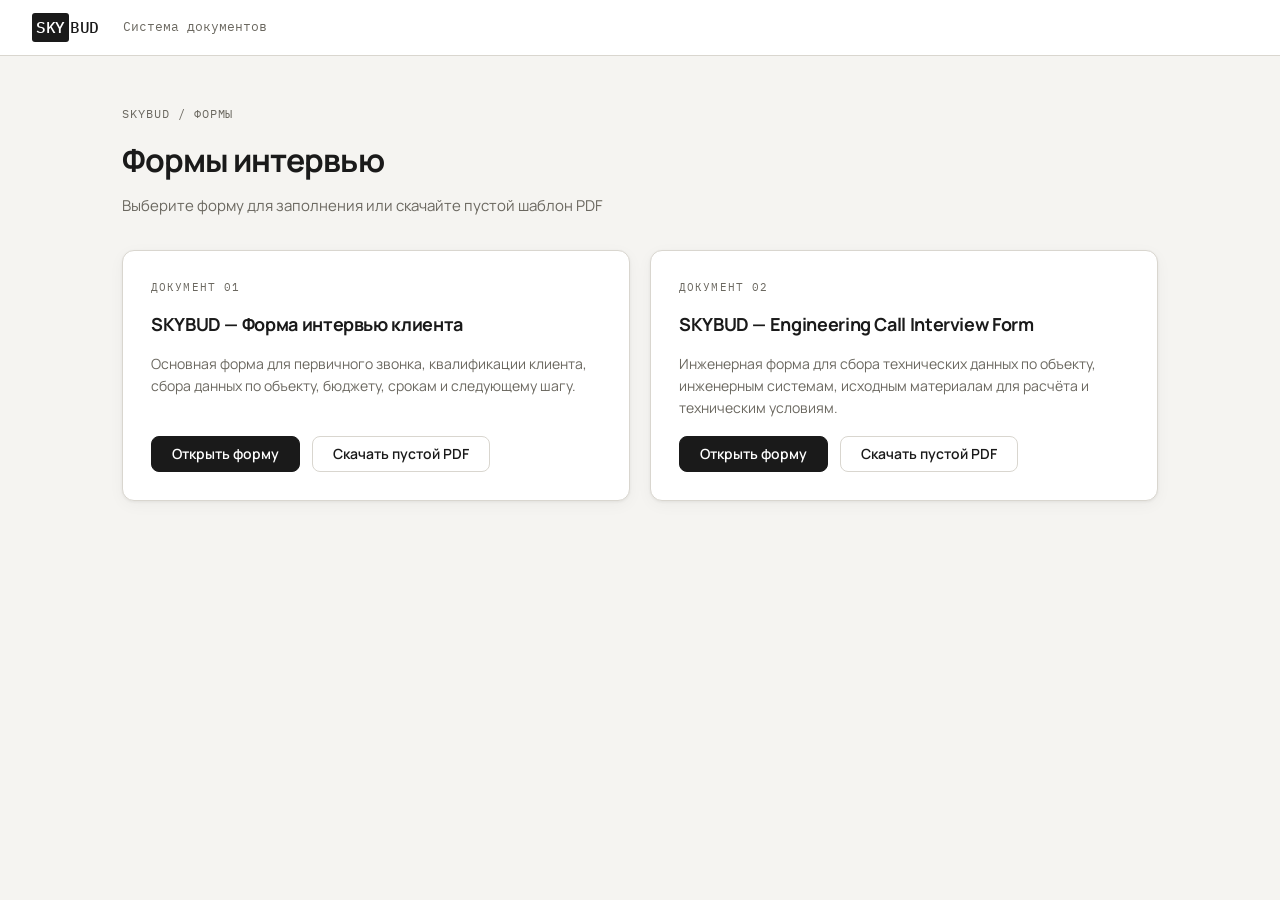
==== index.html @ 5a919bc7 "Add SKYBUD Forms static site with two interview forms Creates a complete GitHub Pages-ready static s" ====
<!DOCTYPE html>
<html lang="ru">
<head>
  <meta charset="UTF-8">
  <meta name="viewport" content="width=device-width, initial-scale=1.0">
  <title>SKYBUD — Система документов</title>
  <link href="https://fonts.googleapis.com/css2?family=Manrope:wght@300;400;500;600;700&family=IBM+Plex+Mono:wght@400;500&display=swap" rel="stylesheet">
  <link rel="stylesheet" href="css/styles.css">
</head>
<body>

  <!-- Шапка сайта -->
  <header class="site-header">
    <a class="site-logo" href="index.html"><span>SKY</span>BUD</a>
    <div class="header-meta">Система документов</div>
  </header>

  <!-- Hero-блок -->
  <div class="page-hero">
    <p class="page-hero__eyebrow">SKYBUD / Формы</p>
    <h1 class="page-hero__title">Формы интервью</h1>
    <p class="page-hero__subtitle">Выберите форму для заполнения или скачайте пустой шаблон PDF</p>
  </div>

  <!-- Каталог форм -->
  <div class="docs-section">
    <div class="docs-grid">

      <!-- Карточка 1 — Форма интервью клиента -->
      <div class="doc-card">
        <div class="doc-card__eyebrow">Документ 01</div>
        <h2 class="doc-card__title">SKYBUD — Форма интервью клиента</h2>
        <p class="doc-card__desc">
          Основная форма для первичного звонка, квалификации клиента, сбора данных по объекту, бюджету, срокам и следующему шагу.
        </p>
        <div class="doc-card__actions">
          <a href="client-call-interview-form.html" class="btn btn--primary">Открыть форму</a>
          <a href="client-call-interview-form.html?blank=true" target="_blank" class="btn btn--secondary">Скачать пустой PDF</a>
        </div>
      </div>

      <!-- Карточка 2 — Engineering Call Interview Form -->
      <div class="doc-card">
        <div class="doc-card__eyebrow">Документ 02</div>
        <h2 class="doc-card__title">SKYBUD — Engineering Call Interview Form</h2>
        <p class="doc-card__desc">
          Инженерная форма для сбора технических данных по объекту, инженерным системам, исходным материалам для расчёта и техническим условиям.
        </p>
        <div class="doc-card__actions">
          <a href="engineering-call-interview-form.html" class="btn btn--primary">Открыть форму</a>
          <a href="engineering-call-interview-form.html?blank=true" target="_blank" class="btn btn--secondary">Скачать пустой PDF</a>
        </div>
      </div>

    </div>
  </div>

  <script src="js/main.js"></script>
</body>
</html>
---- css/styles.css ----
/* ============================================================
   SKYBUD Forms — Main Stylesheet
   ============================================================ */

/* --- Variables --- */
:root {
  --color-bg:           #F5F4F1;
  --color-surface:      #FFFFFF;
  --color-border:       #D9D6CF;
  --color-border-focus: #1A1A1A;
  --color-text:         #1A1A1A;
  --color-text-muted:   #6B6860;
  --color-accent:       #1A1A1A;
  --color-accent-light: #E8E6E0;
  --color-tag:          #F0EDE7;
  --color-b2b-bg:       #FAF5EC;
  --color-b2b-border:   #D4C5A9;
  --color-b2b-title:    #7A5C28;
  --color-danger:       #C0392B;

  --font-main: 'Manrope', sans-serif;
  --font-mono: 'IBM Plex Mono', monospace;

  --radius-sm: 4px;
  --radius-md: 8px;
  --radius-lg: 12px;

  --shadow-card:  0 1px 3px rgba(0,0,0,0.06), 0 4px 16px rgba(0,0,0,0.04);
  --shadow-hover: 0 2px 8px rgba(0,0,0,0.10), 0 8px 32px rgba(0,0,0,0.06);
  --transition: 0.18s ease;
}

/* --- Reset & Base --- */
*, *::before, *::after { box-sizing: border-box; margin: 0; padding: 0; }

html { font-size: 16px; -webkit-font-smoothing: antialiased; }

body {
  font-family: var(--font-main);
  background: var(--color-bg);
  color: var(--color-text);
  line-height: 1.6;
  min-height: 100vh;
}

a { color: inherit; text-decoration: none; }

/* --- Site Header --- */
.site-header {
  height: 56px;
  background: var(--color-surface);
  border-bottom: 1px solid var(--color-border);
  display: flex;
  align-items: center;
  padding: 0 2rem;
  gap: 1.5rem;
  position: sticky;
  top: 0;
  z-index: 100;
}

.site-logo {
  font-family: var(--font-mono);
  font-size: 1rem;
  font-weight: 500;
  letter-spacing: -0.02em;
  color: var(--color-text);
  display: flex;
  align-items: center;
  gap: 0;
  white-space: nowrap;
}

.site-logo span {
  display: inline-flex;
  align-items: center;
  justify-content: center;
  background: var(--color-text);
  color: var(--color-surface);
  padding: 2px 4px;
  border-radius: 3px;
  margin-right: 1px;
}

.header-meta {
  font-size: 0.8125rem;
  color: var(--color-text-muted);
  font-family: var(--font-mono);
}

/* --- Buttons --- */
.btn {
  display: inline-flex;
  align-items: center;
  justify-content: center;
  gap: 0.375rem;
  padding: 0.625rem 1.25rem;
  border-radius: var(--radius-md);
  font-family: var(--font-main);
  font-size: 0.875rem;
  font-weight: 600;
  line-height: 1;
  cursor: pointer;
  border: 1.5px solid transparent;
  transition: background var(--transition), color var(--transition), border-color var(--transition), box-shadow var(--transition), opacity var(--transition);
  white-space: nowrap;
  text-decoration: none;
}

.btn--primary {
  background: var(--color-accent);
  color: #fff;
  border-color: var(--color-accent);
}
.btn--primary:hover {
  background: #333;
  border-color: #333;
}

.btn--secondary {
  background: transparent;
  color: var(--color-text);
  border-color: var(--color-border);
}
.btn--secondary:hover {
  border-color: var(--color-text);
  background: var(--color-tag);
}

.btn--ghost {
  background: transparent;
  color: var(--color-text-muted);
  border-color: transparent;
}
.btn--ghost:hover {
  color: var(--color-text);
  background: var(--color-tag);
}

.btn--danger {
  background: transparent;
  color: var(--color-danger);
  border-color: transparent;
}
.btn--danger:hover {
  background: #fdf0ef;
  border-color: var(--color-danger);
}

.btn--sm {
  padding: 0.375rem 0.75rem;
  font-size: 0.8125rem;
}

.btn.loading {
  pointer-events: none;
  opacity: 0.7;
  position: relative;
}
.btn.loading::after {
  content: '';
  display: inline-block;
  width: 12px;
  height: 12px;
  border: 2px solid currentColor;
  border-top-color: transparent;
  border-radius: 50%;
  animation: spin 0.6s linear infinite;
  margin-left: 0.375rem;
}
@keyframes spin { to { transform: rotate(360deg); } }

/* --- Index Page --- */
.page-hero {
  padding: 3rem 2rem 2rem;
  max-width: 1100px;
  margin: 0 auto;
}

.page-hero__eyebrow {
  font-family: var(--font-mono);
  font-size: 0.75rem;
  color: var(--color-text-muted);
  text-transform: uppercase;
  letter-spacing: 0.08em;
  margin-bottom: 0.75rem;
}

.page-hero__title {
  font-size: 2rem;
  font-weight: 700;
  letter-spacing: -0.03em;
  margin-bottom: 0.5rem;
}

.page-hero__subtitle {
  font-size: 0.9375rem;
  color: var(--color-text-muted);
  max-width: 500px;
}

.docs-section {
  max-width: 1100px;
  margin: 0 auto;
  padding: 0 2rem 4rem;
}

.docs-grid {
  display: grid;
  grid-template-columns: 1fr 1fr;
  gap: 1.25rem;
}

.doc-card {
  background: var(--color-surface);
  border: 1px solid var(--color-border);
  border-radius: var(--radius-lg);
  padding: 1.75rem;
  display: flex;
  flex-direction: column;
  gap: 1rem;
  box-shadow: var(--shadow-card);
  transition: transform var(--transition), box-shadow var(--transition);
}

.doc-card:hover {
  transform: translateY(-2px);
  box-shadow: var(--shadow-hover);
}

.doc-card__eyebrow {
  font-family: var(--font-mono);
  font-size: 0.7rem;
  color: var(--color-text-muted);
  text-transform: uppercase;
  letter-spacing: 0.1em;
}

.doc-card__title {
  font-size: 1.125rem;
  font-weight: 700;
  letter-spacing: -0.02em;
  line-height: 1.3;
}

.doc-card__desc {
  font-size: 0.875rem;
  color: var(--color-text-muted);
  line-height: 1.6;
  flex: 1;
}

.doc-card__actions {
  display: flex;
  gap: 0.75rem;
  flex-wrap: wrap;
}

/* --- Form Page Layout --- */
.form-page-header {
  background: var(--color-surface);
  border-bottom: 1px solid var(--color-border);
  padding: 0.875rem 2rem;
  display: flex;
  align-items: center;
  justify-content: space-between;
  gap: 1rem;
  flex-wrap: wrap;
}

.form-page-header__left {
  display: flex;
  align-items: center;
  gap: 0.875rem;
  flex-wrap: wrap;
}

.form-page-header__title {
  font-weight: 700;
  font-size: 0.9375rem;
}

.form-page-header__tag {
  font-family: var(--font-mono);
  font-size: 0.7rem;
  color: var(--color-text-muted);
  background: var(--color-tag);
  padding: 0.2rem 0.5rem;
  border-radius: var(--radius-sm);
  text-transform: uppercase;
  letter-spacing: 0.06em;
}

.form-page-header__actions {
  display: flex;
  align-items: center;
  gap: 0.5rem;
  flex-wrap: wrap;
}

.form-body {
  max-width: 860px;
  margin: 2rem auto;
  padding: 0 1.5rem 4rem;
  display: flex;
  flex-direction: column;
  gap: 1rem;
}

/* --- Form Sections --- */
.form-section {
  background: var(--color-surface);
  border: 1px solid var(--color-border);
  border-radius: var(--radius-lg);
  box-shadow: var(--shadow-card);
  overflow: hidden;
}

.form-section__header {
  background: var(--color-tag);
  padding: 0.875rem 1.5rem;
  display: flex;
  align-items: center;
  gap: 0.75rem;
  border-bottom: 1px solid var(--color-border);
}

.form-section__num {
  width: 26px;
  height: 26px;
  background: var(--color-text);
  color: #fff;
  border-radius: 50%;
  display: flex;
  align-items: center;
  justify-content: center;
  font-family: var(--font-mono);
  font-size: 0.75rem;
  font-weight: 500;
  flex-shrink: 0;
}

.form-section__title {
  font-size: 0.75rem;
  font-weight: 700;
  text-transform: uppercase;
  letter-spacing: 0.1em;
  color: var(--color-text);
}

.form-section__body {
  padding: 1.5rem;
  display: flex;
  flex-direction: column;
  gap: 1.25rem;
}

/* --- B2B Section --- */
.section--b2b {
  display: none;
  border-color: var(--color-b2b-border);
}

.section--b2b.b2b-visible {
  display: block;
}

.section--b2b .form-section__header {
  background: var(--color-b2b-bg);
  border-bottom-color: var(--color-b2b-border);
}

.section--b2b .form-section__title {
  color: var(--color-b2b-title);
}

.section--b2b .form-section__num {
  background: var(--color-b2b-title);
}

/* --- Form Fields --- */
.form-group {
  display: flex;
  flex-direction: column;
  gap: 0.375rem;
}

.field-label {
  font-size: 0.8125rem;
  font-weight: 600;
  color: var(--color-text);
}

input[type="text"],
input[type="tel"],
input[type="date"],
input[type="number"],
input[type="email"],
select,
textarea {
  width: 100%;
  padding: 0.625rem 0.875rem;
  border: 1.5px solid var(--color-border);
  border-radius: var(--radius-md);
  font-family: var(--font-main);
  font-size: 0.9rem;
  color: var(--color-text);
  background: var(--color-surface);
  transition: border-color var(--transition), box-shadow var(--transition);
  outline: none;
}

input[type="text"]:focus,
input[type="tel"]:focus,
input[type="date"]:focus,
input[type="number"]:focus,
input[type="email"]:focus,
select:focus,
textarea:focus {
  border-color: var(--color-border-focus);
  box-shadow: 0 0 0 3px rgba(26,26,26,0.08);
}

textarea {
  resize: vertical;
  min-height: 80px;
}

textarea.tall {
  min-height: 120px;
}

input[type="number"] {
  max-width: 140px;
}

/* --- Radio & Checkbox Groups --- */
.radio-group,
.checkbox-group {
  display: flex;
  flex-direction: column;
  gap: 0.5rem;
}

.radio-group--row,
.checkbox-group--row {
  flex-direction: row;
  flex-wrap: wrap;
  gap: 0.25rem 1rem;
}

.radio-option,
.checkbox-option {
  display: flex;
  align-items: center;
  gap: 0.5rem;
  font-size: 0.9rem;
  cursor: pointer;
  padding: 0.25rem 0;
}

.radio-option input[type="radio"],
.checkbox-option input[type="checkbox"] {
  width: auto;
  padding: 0;
  border: none;
  box-shadow: none;
  accent-color: var(--color-accent);
  cursor: pointer;
  flex-shrink: 0;
}

/* --- Inline Radio Group (with inline field) --- */
.radio-inline-group {
  display: flex;
  flex-direction: column;
  gap: 0.5rem;
}

.radio-inline-row {
  display: flex;
  align-items: center;
  gap: 0.5rem;
  font-size: 0.9rem;
  cursor: pointer;
  flex-wrap: wrap;
}

.radio-inline-row input[type="radio"] {
  width: auto;
  padding: 0;
  border: none;
  box-shadow: none;
  accent-color: var(--color-accent);
  cursor: pointer;
  flex-shrink: 0;
}

.inline-field {
  width: 120px !important;
  min-width: 80px;
  padding: 0.3rem 0.5rem !important;
  font-size: 0.85rem !important;
  display: inline-block;
}

/* --- Form Row (two fields side by side) --- */
.form-row {
  display: grid;
  grid-template-columns: 1fr 1fr;
  gap: 1rem;
}

/* --- Number with suffix --- */
.field-with-suffix {
  display: flex;
  align-items: center;
  gap: 0.5rem;
}

.field-with-suffix input {
  flex: 1;
}

.field-suffix {
  font-size: 0.875rem;
  color: var(--color-text-muted);
  white-space: nowrap;
}

/* --- Toast --- */
.toast {
  position: fixed;
  bottom: 1.5rem;
  right: 1.5rem;
  background: var(--color-text);
  color: #fff;
  padding: 0.875rem 1.25rem;
  border-radius: var(--radius-md);
  font-size: 0.875rem;
  font-weight: 500;
  display: flex;
  align-items: center;
  gap: 0.75rem;
  box-shadow: 0 4px 20px rgba(0,0,0,0.2);
  z-index: 1000;
  max-width: 360px;
  animation: toastIn 0.25s ease;
  transition: opacity 0.25s ease, transform 0.25s ease;
}

.toast.hiding {
  opacity: 0;
  transform: translateY(8px);
}

.toast--success { background: #1a7a4a; }
.toast--error   { background: var(--color-danger); }
.toast--info    { background: #1a4a7a; }

.toast__close {
  background: none;
  border: none;
  color: rgba(255,255,255,0.7);
  cursor: pointer;
  font-size: 1rem;
  padding: 0;
  line-height: 1;
  flex-shrink: 0;
}

.toast__close:hover { color: #fff; }

.toast__action {
  background: rgba(255,255,255,0.2);
  border: none;
  color: #fff;
  border-radius: var(--radius-sm);
  padding: 0.25rem 0.625rem;
  font-size: 0.8rem;
  font-weight: 600;
  cursor: pointer;
  white-space: nowrap;
  transition: background var(--transition);
}

.toast__action:hover { background: rgba(255,255,255,0.3); }

@keyframes toastIn {
  from { opacity: 0; transform: translateY(12px); }
  to   { opacity: 1; transform: translateY(0); }
}

/* --- Print Header (hidden on screen) --- */
.print-header {
  display: none;
}

/* --- Responsive --- */
@media (max-width: 768px) {
  .page-hero { padding: 2rem 1rem 1.5rem; }
  .page-hero__title { font-size: 1.5rem; }
  .docs-section { padding: 0 1rem 3rem; }
  .docs-grid { grid-template-columns: 1fr; }

  .form-page-header {
    padding: 0.75rem 1rem;
    flex-direction: column;
    align-items: flex-start;
  }

  .form-body { padding: 0 1rem 3rem; margin-top: 1rem; }
  .form-section__body { padding: 1rem; gap: 1rem; }

  .form-row { grid-template-columns: 1fr; }

  .site-header { padding: 0 1rem; }
}

@media (max-width: 480px) {
  .radio-group--row,
  .checkbox-group--row {
    flex-direction: column;
    gap: 0.5rem;
  }

  .doc-card__actions {
    flex-direction: column;
  }
  .doc-card__actions .btn { width: 100%; }

  .form-page-header__actions { width: 100%; }
  .form-page-header__actions .btn { flex: 1; }
}
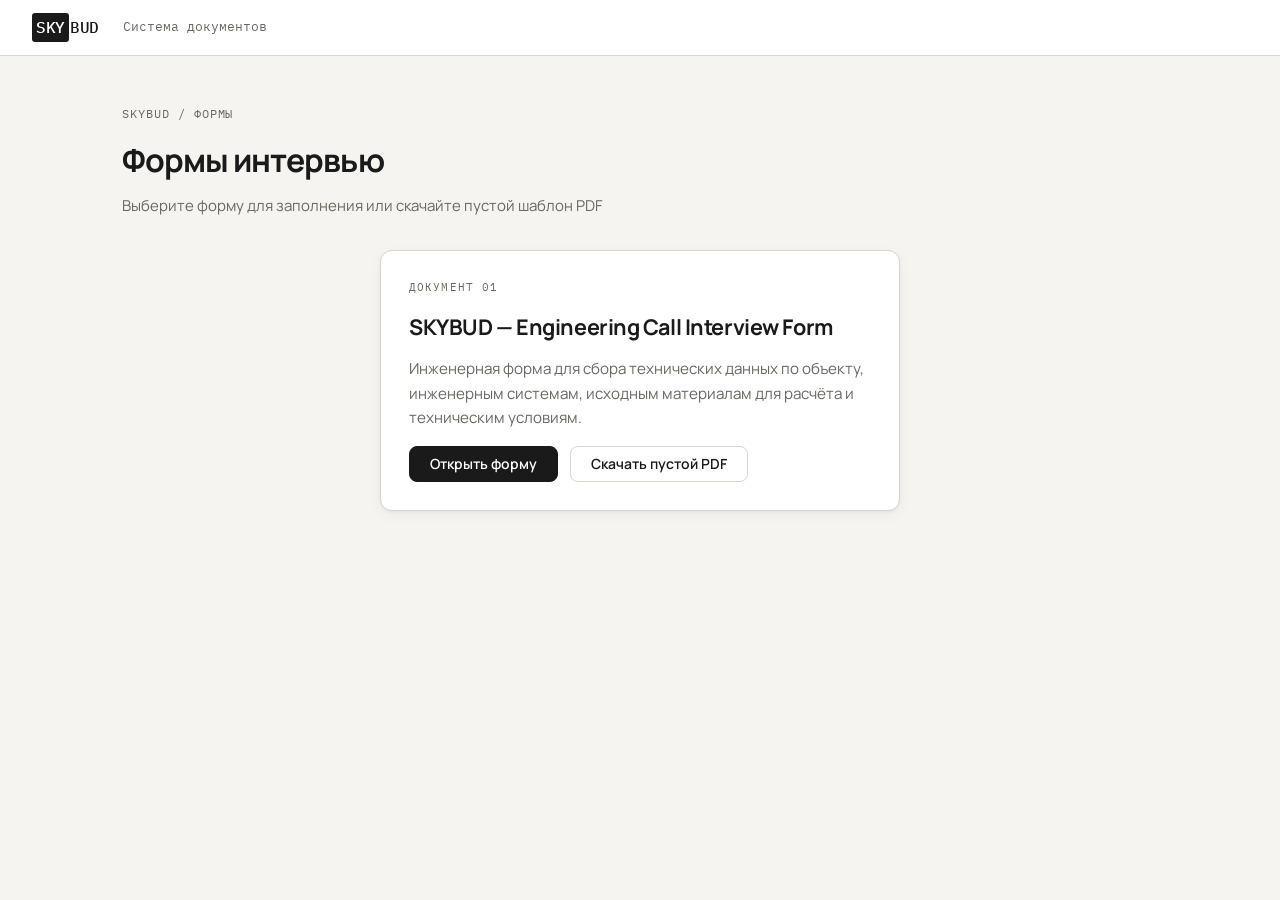
==== commit a45c5acf: "Видалено картку Документ 01, Документ 02 відцентровано як основний Co-Authored-By: Claude Sonnet 4.6" ====
--- a/index.html
+++ b/index.html
@@ -24,24 +24,11 @@
 
   <!-- Каталог форм -->
   <div class="docs-section">
-    <div class="docs-grid">
+    <div class="docs-grid docs-grid--single">
 
-      <!-- Карточка 1 — Форма интервью клиента -->
-      <div class="doc-card">
+      <!-- Карточка — Engineering Call Interview Form -->
+      <div class="doc-card doc-card--featured">
         <div class="doc-card__eyebrow">Документ 01</div>
-        <h2 class="doc-card__title">SKYBUD — Форма интервью клиента</h2>
-        <p class="doc-card__desc">
-          Основная форма для первичного звонка, квалификации клиента, сбора данных по объекту, бюджету, срокам и следующему шагу.
-        </p>
-        <div class="doc-card__actions">
-          <a href="client-call-interview-form.html" class="btn btn--primary">Открыть форму</a>
-          <a href="client-call-interview-form.html?blank=true" target="_blank" class="btn btn--secondary">Скачать пустой PDF</a>
-        </div>
-      </div>
-
-      <!-- Карточка 2 — Engineering Call Interview Form -->
-      <div class="doc-card">
-        <div class="doc-card__eyebrow">Документ 02</div>
         <h2 class="doc-card__title">SKYBUD — Engineering Call Interview Form</h2>
         <p class="doc-card__desc">
           Инженерная форма для сбора технических данных по объекту, инженерным системам, исходным материалам для расчёта и техническим условиям.
--- a/css/styles.css
+++ b/css/styles.css
@@ -209,6 +209,24 @@
   display: grid;
   grid-template-columns: 1fr 1fr;
   gap: 1.25rem;
+}
+
+.docs-grid--single {
+  grid-template-columns: 1fr;
+  max-width: 520px;
+  margin: 0 auto;
+}
+
+.doc-card--featured {
+  padding: 2.25rem;
+}
+
+.doc-card--featured .doc-card__title {
+  font-size: 1.35rem;
+}
+
+.doc-card--featured .doc-card__desc {
+  font-size: 0.95rem;
 }
 
 .doc-card {
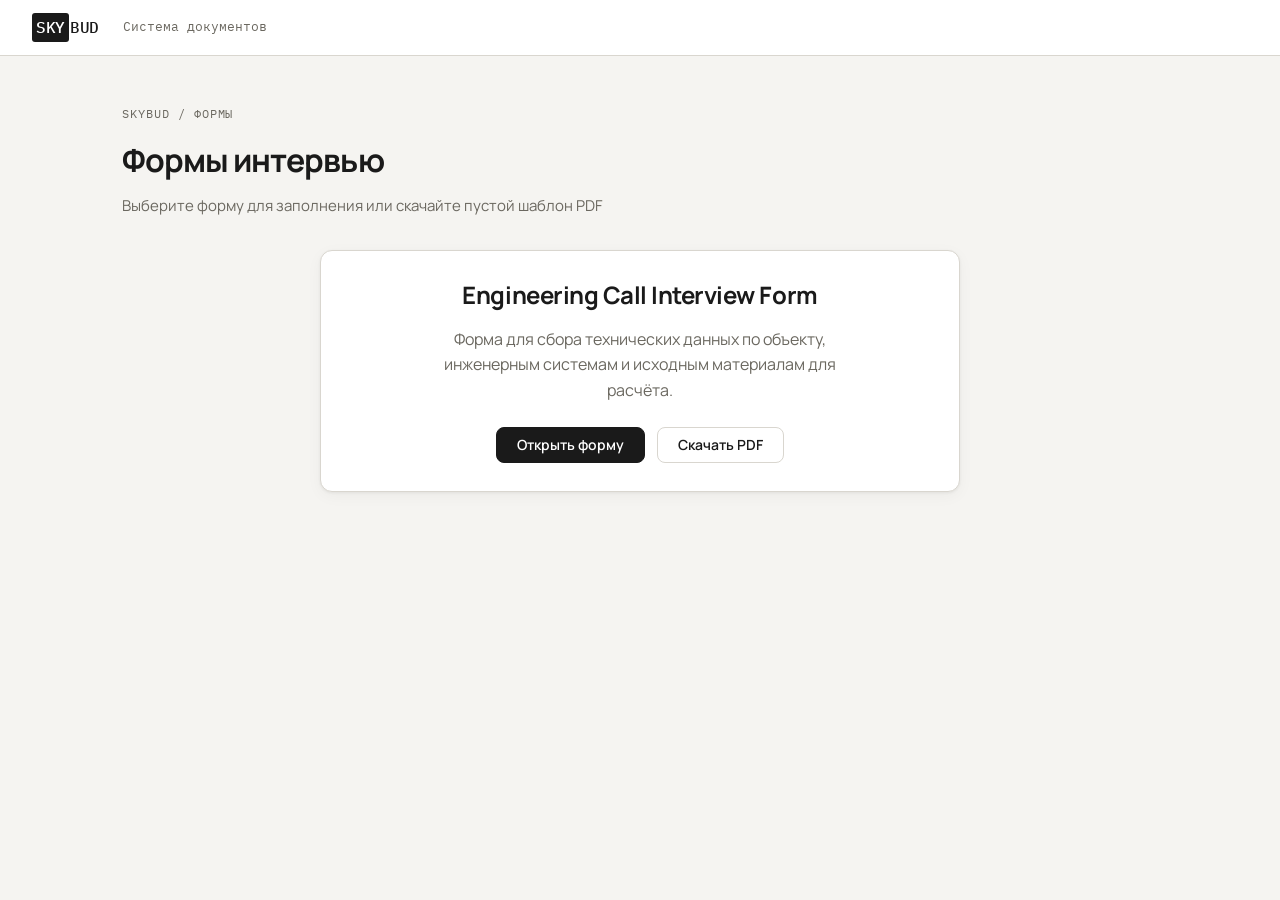
==== commit 4b535af2: "Оновлення форми: правки тексту, адаптив, редизайн головної - Форма: 4 правки тексту (партнёр, требуе" ====
--- a/index.html
+++ b/index.html
@@ -28,14 +28,13 @@
 
       <!-- Карточка — Engineering Call Interview Form -->
       <div class="doc-card doc-card--featured">
-        <div class="doc-card__eyebrow">Документ 01</div>
-        <h2 class="doc-card__title">SKYBUD — Engineering Call Interview Form</h2>
+        <h2 class="doc-card__title">Engineering Call Interview Form</h2>
         <p class="doc-card__desc">
-          Инженерная форма для сбора технических данных по объекту, инженерным системам, исходным материалам для расчёта и техническим условиям.
+          Форма для сбора технических данных по объекту, инженерным системам и исходным материалам для расчёта.
         </p>
         <div class="doc-card__actions">
           <a href="engineering-call-interview-form.html" class="btn btn--primary">Открыть форму</a>
-          <a href="engineering-call-interview-form.html?blank=true" target="_blank" class="btn btn--secondary">Скачать пустой PDF</a>
+          <a href="engineering-call-interview-form.html?blank=true" target="_blank" class="btn btn--secondary">Скачать PDF</a>
         </div>
       </div>
 
--- a/css/styles.css
+++ b/css/styles.css
@@ -213,20 +213,28 @@
 
 .docs-grid--single {
   grid-template-columns: 1fr;
-  max-width: 520px;
+  max-width: 640px;
   margin: 0 auto;
 }
 
 .doc-card--featured {
-  padding: 2.25rem;
+  padding: 2.5rem;
+  text-align: center;
 }
 
 .doc-card--featured .doc-card__title {
-  font-size: 1.35rem;
+  font-size: 1.5rem;
 }
 
 .doc-card--featured .doc-card__desc {
-  font-size: 0.95rem;
+  font-size: 1rem;
+  max-width: 420px;
+  margin: 0 auto;
+}
+
+.doc-card--featured .doc-card__actions {
+  justify-content: center;
+  margin-top: 0.5rem;
 }
 
 .doc-card {
@@ -615,38 +623,63 @@
 }
 
 /* --- Responsive --- */
+
+/* Планшет */
+@media (max-width: 1024px) {
+  .docs-grid--single { max-width: 560px; }
+  .form-body { padding: 0 1.5rem 3rem; }
+}
+
+/* Мобільний (768px і менше) */
 @media (max-width: 768px) {
   .page-hero { padding: 2rem 1rem 1.5rem; }
   .page-hero__title { font-size: 1.5rem; }
+  .page-hero__subtitle { font-size: 0.875rem; }
+
   .docs-section { padding: 0 1rem 3rem; }
   .docs-grid { grid-template-columns: 1fr; }
+  .docs-grid--single { max-width: 100%; }
+
+  .doc-card--featured { padding: 1.75rem 1.25rem; }
+  .doc-card--featured .doc-card__title { font-size: 1.2rem; }
+  .doc-card--featured .doc-card__desc { font-size: 0.875rem; max-width: 100%; }
 
   .form-page-header {
     padding: 0.75rem 1rem;
     flex-direction: column;
     align-items: flex-start;
+    gap: 0.75rem;
   }
+  .form-page-header__left { flex-wrap: wrap; gap: 0.5rem; }
+  .form-page-header__tag { display: none; }
 
   .form-body { padding: 0 1rem 3rem; margin-top: 1rem; }
+  .form-section { margin-bottom: 1rem; }
   .form-section__body { padding: 1rem; gap: 1rem; }
-
   .form-row { grid-template-columns: 1fr; }
 
   .site-header { padding: 0 1rem; }
-}
-
+  .site-header .header-meta { display: none; }
+}
+
+/* Малий мобільний (480px і менше) */
 @media (max-width: 480px) {
+  .page-hero__title { font-size: 1.3rem; }
+
   .radio-group--row,
   .checkbox-group--row {
     flex-direction: column;
     gap: 0.5rem;
   }
 
-  .doc-card__actions {
-    flex-direction: column;
-  }
-  .doc-card__actions .btn { width: 100%; }
+  .doc-card__actions { flex-direction: column; }
+  .doc-card__actions .btn { width: 100%; text-align: center; }
 
   .form-page-header__actions { width: 100%; }
   .form-page-header__actions .btn { flex: 1; }
-}
+
+  .radio-inline-group { gap: 0.75rem; }
+  .radio-inline-row { flex-wrap: wrap; }
+
+  .field-with-suffix { max-width: 180px; }
+}
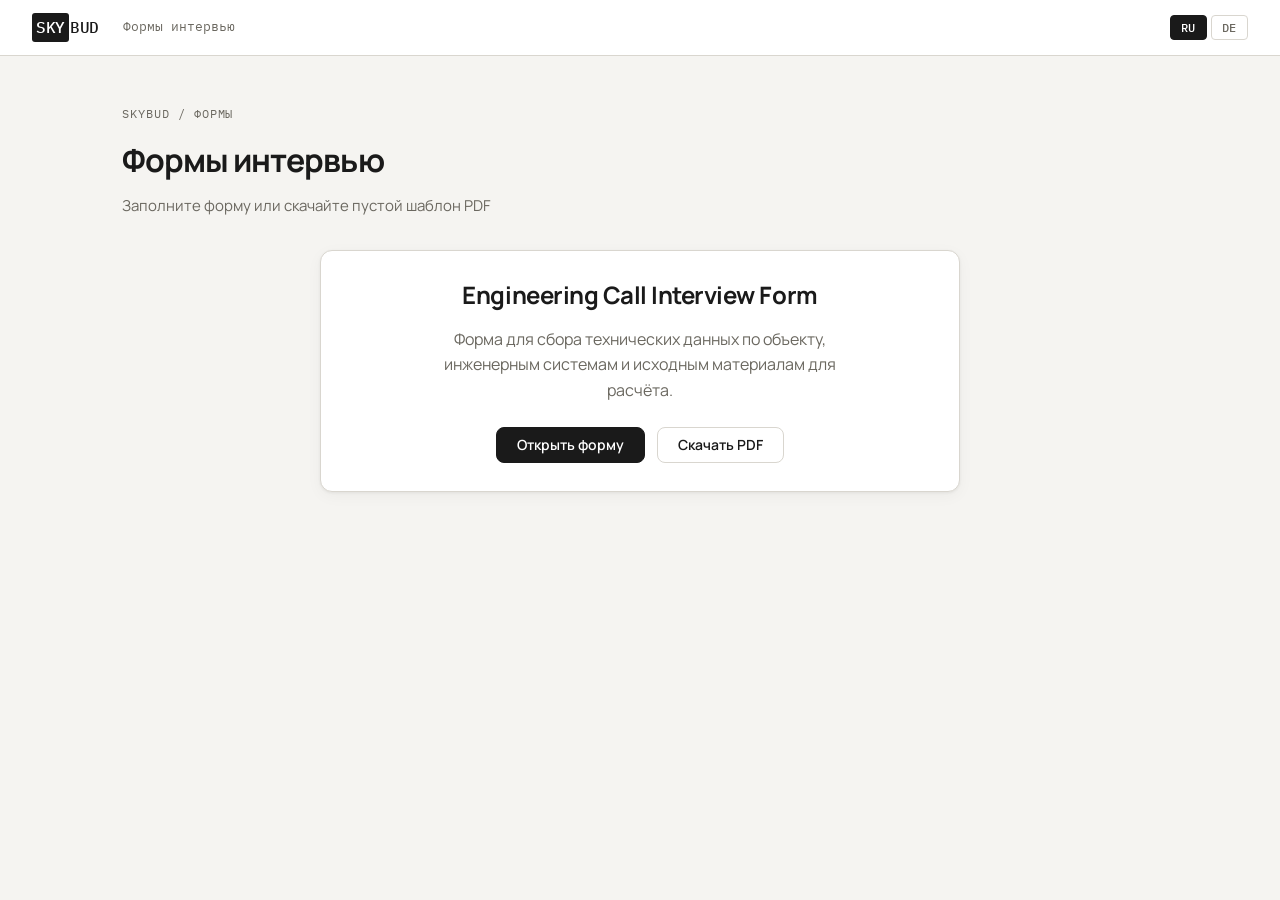
==== commit 90bc9909: "feat: двомовний перемикач RU/DE для форми та головної сторінки - додано js/translations.js — словник" ====
--- a/index.html
+++ b/index.html
@@ -12,14 +12,18 @@
   <!-- Шапка сайта -->
   <header class="site-header">
     <a class="site-logo" href="index.html"><span>SKY</span>BUD</a>
-    <div class="header-meta">Система документов</div>
+    <div class="header-meta" data-i18n="header.meta">Формы интервью</div>
+    <div class="lang-switcher">
+      <button class="lang-btn active" data-lang="ru">RU</button>
+      <button class="lang-btn" data-lang="de">DE</button>
+    </div>
   </header>
 
   <!-- Hero-блок -->
   <div class="page-hero">
-    <p class="page-hero__eyebrow">SKYBUD / Формы</p>
-    <h1 class="page-hero__title">Формы интервью</h1>
-    <p class="page-hero__subtitle">Выберите форму для заполнения или скачайте пустой шаблон PDF</p>
+    <p class="page-hero__eyebrow" data-i18n="index.eyebrow">SKYBUD / Формы</p>
+    <h1 class="page-hero__title" data-i18n="index.title">Формы интервью</h1>
+    <p class="page-hero__subtitle" data-i18n="index.subtitle">Заполните форму или скачайте пустой шаблон PDF</p>
   </div>
 
   <!-- Каталог форм -->
@@ -28,19 +32,21 @@
 
       <!-- Карточка — Engineering Call Interview Form -->
       <div class="doc-card doc-card--featured">
-        <h2 class="doc-card__title">Engineering Call Interview Form</h2>
-        <p class="doc-card__desc">
+        <h2 class="doc-card__title" data-i18n="index.card-title">Engineering Call Interview Form</h2>
+        <p class="doc-card__desc" data-i18n="index.card-desc">
           Форма для сбора технических данных по объекту, инженерным системам и исходным материалам для расчёта.
         </p>
         <div class="doc-card__actions">
-          <a href="engineering-call-interview-form.html" class="btn btn--primary">Открыть форму</a>
-          <a href="engineering-call-interview-form.html?blank=true" target="_blank" class="btn btn--secondary">Скачать PDF</a>
+          <a href="engineering-call-interview-form.html" class="btn btn--primary" data-i18n="index.btn-open">Открыть форму</a>
+          <a href="engineering-call-interview-form.html?blank=true" target="_blank" class="btn btn--secondary" data-i18n="index.btn-pdf">Скачать PDF</a>
         </div>
       </div>
 
     </div>
   </div>
 
-  <script src="js/main.js"></script>
+  <script src="js/translations.js" defer></script>
+  <script src="js/lang-switcher.js" defer></script>
+  <script src="js/main.js" defer></script>
 </body>
 </html>
--- a/css/styles.css
+++ b/css/styles.css
@@ -86,6 +86,40 @@
   font-size: 0.8125rem;
   color: var(--color-text-muted);
   font-family: var(--font-mono);
+}
+
+/* --- Language Switcher --- */
+.lang-switcher {
+  display: flex;
+  align-items: center;
+  gap: 0.25rem;
+  margin-left: auto;
+}
+
+.lang-btn {
+  font-family: var(--font-mono);
+  font-size: 0.75rem;
+  font-weight: 500;
+  letter-spacing: 0.05em;
+  padding: 0.25rem 0.625rem;
+  border-radius: var(--radius-sm);
+  border: 1.5px solid var(--color-border);
+  background: transparent;
+  color: var(--color-text-muted);
+  cursor: pointer;
+  transition: background var(--transition), color var(--transition), border-color var(--transition);
+}
+
+.lang-btn:hover {
+  border-color: var(--color-text);
+  color: var(--color-text);
+  background: var(--color-tag);
+}
+
+.lang-btn.active {
+  background: var(--color-text);
+  color: #fff;
+  border-color: var(--color-text);
 }
 
 /* --- Buttons --- */
